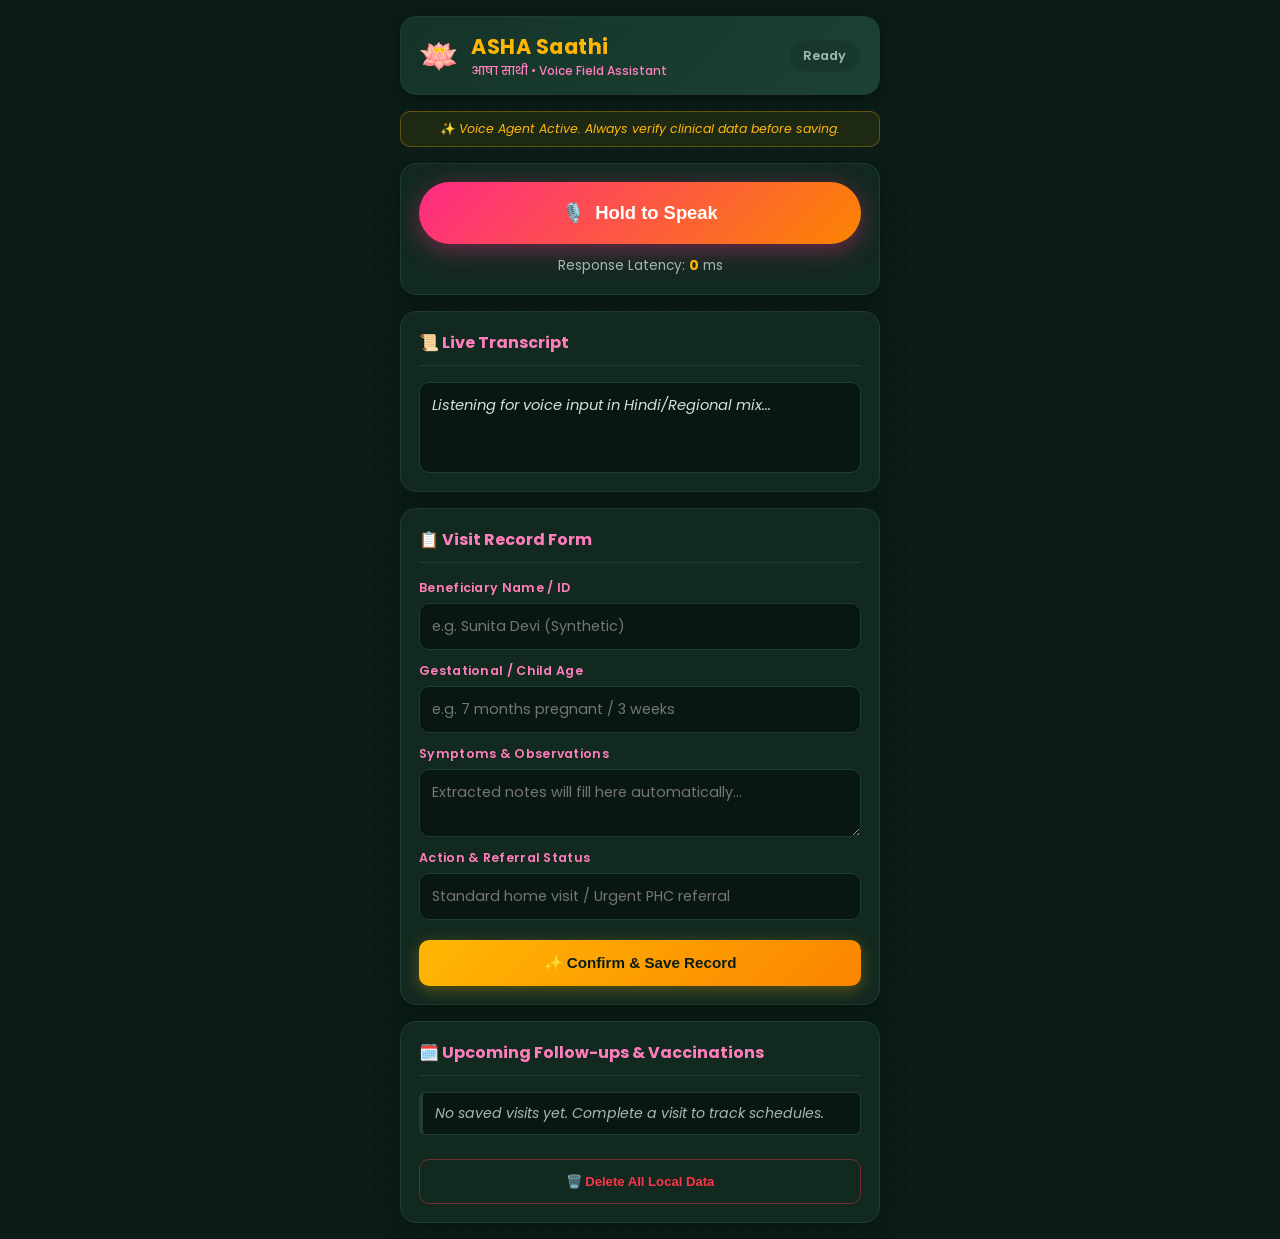
==== app/index.html @ 0cce2b7d "feat(app): update emerald green and pink theme, add tests setup" ====
<!DOCTYPE html>
<html lang="en">
<head>
  <meta charset="UTF-8" />
  <meta name="viewport" content="width=device-width, initial-scale=1.0"/>
  <title>ASHA Saathi - आषा साथी</title>
  <link rel="stylesheet" href="styles.css" />
  <!-- Google Fonts for warm, elegant typography -->
  <link href="https://fonts.googleapis.com/css2?family=Poppins:wght@400;500;600;700&display=swap" rel="stylesheet">
</head>
<body>
  <div class="app-container">
    <!-- Traditional Header with Decorative Motif -->
    <header class="app-header">
      <div class="brand-title">
        <span class="lotus-icon">🪷</span>
        <div>
          <h1>ASHA Saathi</h1>
          <p class="subtitle">आषा साथी • Voice Field Assistant</p>
        </div>
      </div>
      <div class="status-badge" id="status-badge">Ready</div>
    </header>

    <!-- AI Disclosure Banner -->
    <div class="ai-disclosure">
      ✨ <em>Voice Agent Active. Always verify clinical data before saving.</em>
    </div>

    <!-- Danger Alert Banner (Hidden by default, pulses with urgency) -->
    <div class="danger-banner hidden" id="danger-banner">
      🚨 <strong id="danger-title">DANGER SIGN DETECTED</strong>
      <p id="danger-msg">Immediate PHC referral required!</p>
    </div>

    <!-- Voice Control & Metrics -->
    <section class="voice-section card-traditional">
      <div class="mic-glow-wrapper">
        <button id="talk-btn" class="talk-btn">
          <span class="mic-icon">🎙️</span> 
          <span class="btn-text">Hold to Speak</span>
        </button>
      </div>
      <div class="metrics">
        <span>Response Latency: <strong id="latency-val">0</strong> ms</span>
      </div>
    </section>

    <!-- Live Transcript -->
    <section class="card-traditional">
      <h3>📜 Live Transcript</h3>
      <div class="transcript-box" id="transcript-box">
        <em>Listening for voice input in Hindi/Regional mix...</em>
      </div>
    </section>

    <!-- Visit Information Form -->
    <section class="card-traditional">
      <h3>📋 Visit Record Form</h3>
      <form id="visit-form">
        <div class="input-group">
          <label>Beneficiary Name / ID</label>
          <input type="text" id="field-name" placeholder="e.g. Sunita Devi (Synthetic)" />
        </div>

        <div class="input-group">
          <label>Gestational / Child Age</label>
          <input type="text" id="field-age" placeholder="e.g. 7 months pregnant / 3 weeks" />
        </div>

        <div class="input-group">
          <label>Symptoms & Observations</label>
          <textarea id="field-symptoms" placeholder="Extracted notes will fill here automatically..."></textarea>
        </div>

        <div class="input-group">
          <label>Action & Referral Status</label>
          <input type="text" id="field-action" placeholder="Standard home visit / Urgent PHC referral" />
        </div>

        <button type="button" id="save-btn" class="btn btn-save">✨ Confirm & Save Record</button>
      </form>
    </section>

    <!-- Follow-up List (Innovation Point) -->
    <section class="card-traditional">
      <h3>🗓️ Upcoming Follow-ups & Vaccinations</h3>
      <ul id="followup-list" class="followup-list">
        <li class="empty-state">No saved visits yet. Complete a visit to track schedules.</li>
      </ul>
      <button id="clear-storage-btn" class="btn btn-danger-outline">🗑️ Delete All Local Data</button>
    </section>
  </div>

  <script type="module" src="app.js"></script>
</body>
</html>
---- app/styles.css ----
:root {
  /* Rich aesthetic palette */
  --bg-deep-emerald: #0b1d16;
  --card-dark: #122920;
  --card-border: #1d3d30;
  
  --vibrant-pink: #ff2a85;
  --soft-pink: #ff7ebb;
  --marigold-gold: #ffb703;
  --marigold-orange: #fb8500;
  
  --danger-red: #ff334b;
  --text-main: #f4f6f5;
  --text-muted: #a3b8b0;
}

body {
  font-family: 'Poppins', -apple-system, BlinkMacSystemFont, sans-serif;
  background-color: var(--bg-deep-emerald);
  color: var(--text-main);
  margin: 0;
  padding: 16px;
  background-image: radial-gradient(rgba(255, 42, 133, 0.08) 1px, transparent 1px);
  background-size: 20px 20px;
}

.app-container {
  max-width: 480px;
  margin: 0 auto;
  display: flex;
  flex-direction: column;
  gap: 16px;
}

/* Header */
.app-header {
  display: flex;
  justify-content: space-between;
  align-items: center;
  background: linear-gradient(135deg, #153328, #1c4234);
  padding: 14px 18px;
  border-radius: 16px;
  border: 1px solid var(--card-border);
  box-shadow: 0 4px 20px rgba(0, 0, 0, 0.4);
}

.brand-title {
  display: flex;
  align-items: center;
  gap: 12px;
}

.lotus-icon {
  font-size: 2rem;
  animation: floatLotus 3s ease-in-out infinite;
}

.app-header h1 {
  margin: 0;
  font-size: 1.3rem;
  color: var(--marigold-gold);
  font-weight: 700;
  letter-spacing: 0.5px;
}

.subtitle {
  margin: 0;
  font-size: 0.75rem;
  color: var(--soft-pink);
  font-weight: 500;
}

.status-badge {
  background: #18382c;
  color: var(--text-muted);
  padding: 6px 14px;
  border-radius: 20px;
  font-size: 0.8rem;
  font-weight: 600;
  border: 1px solid var(--card-border);
  transition: all 0.3s ease;
}

.status-badge.active { 
  background: rgba(255, 42, 133, 0.2); 
  color: var(--vibrant-pink); 
  border-color: var(--vibrant-pink); 
}
.status-badge.speaking { 
  background: rgba(255, 183, 3, 0.2); 
  color: var(--marigold-gold); 
  border-color: var(--marigold-gold); 
}

/* Banners */
.ai-disclosure {
  font-size: 0.78rem;
  background: rgba(255, 183, 3, 0.08);
  border: 1px solid rgba(255, 183, 3, 0.3);
  color: var(--marigold-gold);
  padding: 8px 12px;
  border-radius: 10px;
  text-align: center;
}

.danger-banner {
  background: rgba(255, 51, 75, 0.15);
  border: 2px dashed var(--danger-red);
  color: #ff99a8;
  padding: 14px;
  border-radius: 12px;
  animation: pulseAlert 1.2s infinite;
  text-align: center;
}

.danger-banner strong {
  color: var(--danger-red);
  font-size: 1.05rem;
}

.hidden { display: none; }

/* Cards */
.card-traditional {
  background: var(--card-dark);
  padding: 18px;
  border-radius: 16px;
  border: 1px solid var(--card-border);
  box-shadow: 0 6px 24px rgba(0, 0, 0, 0.3);
}

.card-traditional h3 {
  margin-top: 0;
  font-size: 1rem;
  color: var(--soft-pink);
  border-bottom: 1px solid var(--card-border);
  padding-bottom: 10px;
}

/* Voice Button */
.voice-section {
  text-align: center;
}

.talk-btn {
  width: 100%;
  padding: 20px;
  font-size: 1.15rem;
  font-weight: 700;
  color: #ffffff;
  background: linear-gradient(135deg, var(--vibrant-pink), var(--marigold-orange));
  border: none;
  border-radius: 50px;
  box-shadow: 0 6px 25px rgba(255, 42, 133, 0.4);
  cursor: pointer;
  display: flex;
  align-items: center;
  justify-content: center;
  gap: 10px;
  transition: all 0.2s ease;
}

.talk-btn:active {
  transform: scale(0.97);
  box-shadow: 0 2px 12px rgba(255, 42, 133, 0.5);
}

.metrics {
  margin-top: 12px;
  font-size: 0.85rem;
  color: var(--text-muted);
}

.metrics strong {
  color: var(--marigold-gold);
}

/* Form Controls */
.transcript-box {
  min-height: 65px;
  background: #091711;
  padding: 12px;
  border-radius: 10px;
  border: 1px solid var(--card-border);
  font-size: 0.92rem;
  color: #d1e0d9;
  line-height: 1.4;
}

.input-group {
  margin-bottom: 12px;
  display: flex;
  flex-direction: column;
  gap: 6px;
}

label {
  font-size: 0.78rem;
  font-weight: 600;
  color: var(--soft-pink);
  letter-spacing: 0.3px;
}

input, textarea {
  padding: 12px;
  border: 1px solid var(--card-border);
  border-radius: 10px;
  font-size: 0.9rem;
  background: #091711;
  color: #ffffff;
  font-family: inherit;
}

input:focus, textarea:focus {
  outline: none;
  border-color: var(--vibrant-pink);
  box-shadow: 0 0 8px rgba(255, 42, 133, 0.3);
}

/* Buttons */
.btn {
  width: 100%;
  padding: 14px;
  border: none;
  border-radius: 10px;
  font-weight: 700;
  cursor: pointer;
  font-size: 0.95rem;
  transition: all 0.2s ease;
}

.btn-save {
  background: linear-gradient(135deg, var(--marigold-gold), var(--marigold-orange));
  color: #0b1d16;
  margin-top: 8px;
  box-shadow: 0 4px 16px rgba(255, 183, 3, 0.3);
}

.btn-save:hover {
  transform: translateY(-1px);
  box-shadow: 0 6px 20px rgba(255, 183, 3, 0.4);
}

.btn-danger-outline {
  background: transparent;
  color: var(--danger-red);
  border: 1px solid rgba(255, 51, 75, 0.4);
  margin-top: 12px;
  font-size: 0.82rem;
}

.btn-danger-outline:hover {
  background: rgba(255, 51, 75, 0.1);
}

.followup-list {
  list-style: none;
  padding: 0;
  margin: 0 0 12px 0;
  font-size: 0.88rem;
}

.followup-list li {
  padding: 10px 12px;
  background: #091711;
  border-left: 4px solid var(--vibrant-pink);
  margin-bottom: 8px;
  border-radius: 6px;
  border-top: 1px solid var(--card-border);
  border-right: 1px solid var(--card-border);
  border-bottom: 1px solid var(--card-border);
}

.empty-state {
  color: var(--text-muted);
  font-style: italic;
  border-left-color: var(--card-border) !important;
}

/* Animations */
@keyframes floatLotus {
  0%, 100% { transform: translateY(0); }
  50% { transform: translateY(-4px); }
}

@keyframes pulseAlert {
  0% { opacity: 1; transform: scale(1); }
  50% { opacity: 0.85; transform: scale(1.01); }
  100% { opacity: 1; transform: scale(1); }
}
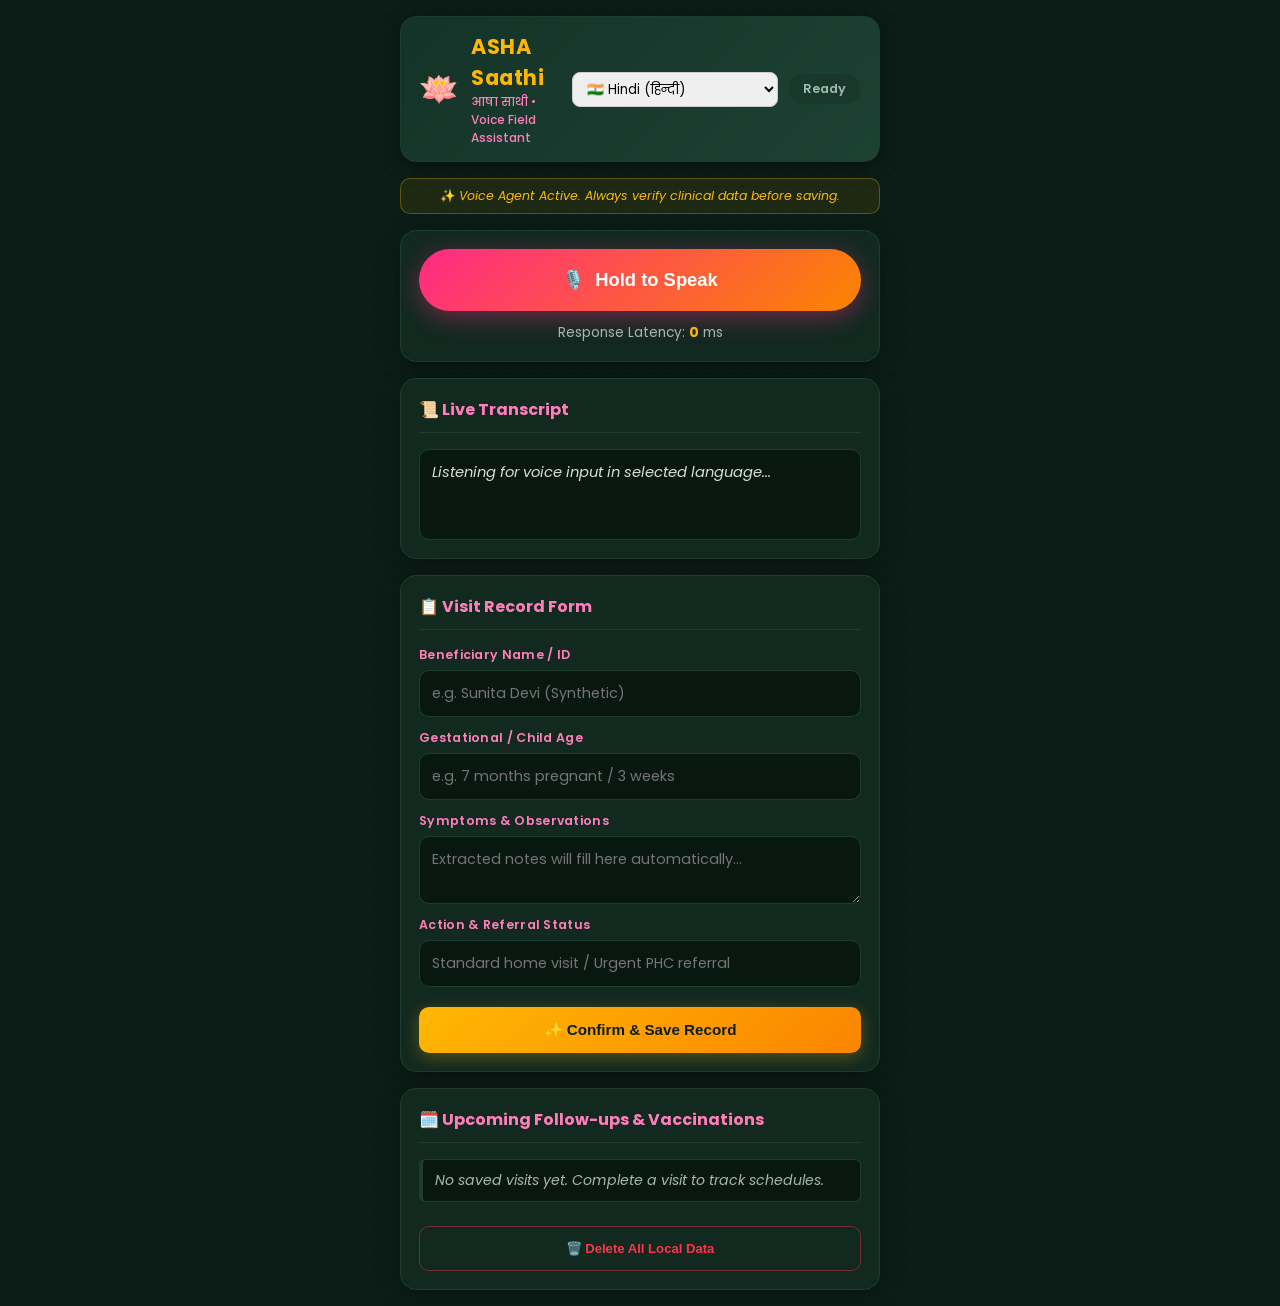
==== commit cc1e6eea: "Add multilingual voice UI, Gemini extraction mapping, and README" ====
--- a/app/index.html
+++ b/app/index.html
@@ -10,7 +10,7 @@
 </head>
 <body>
   <div class="app-container">
-    <!-- Traditional Header with Decorative Motif -->
+    <!-- Traditional Header with Decorative Motif & Language Selector -->
     <header class="app-header">
       <div class="brand-title">
         <span class="lotus-icon">🪷</span>
@@ -19,7 +19,21 @@
           <p class="subtitle">आषा साथी • Voice Field Assistant</p>
         </div>
       </div>
-      <div class="status-badge" id="status-badge">Ready</div>
+      <div class="header-controls" style="display: flex; gap: 10px; align-items: center;">
+        <select id="language-select" class="lang-dropdown" style="padding: 6px 10px; border-radius: 8px; border: 1px solid #ccc; font-family: 'Poppins', sans-serif;">
+          <option value="hi-IN">🇮🇳 Hindi (हिन्दी)</option>
+          <option value="en-IN">🇬🇧 English</option>
+          <option value="ta-IN">🇮🇳 Tamil (தமிழ்)</option>
+          <option value="te-IN">🇮🇳 Telugu (తెలుగు)</option>
+          <option value="bn-IN">🇮🇳 Bengali (বাংলা)</option>
+          <option value="mr-IN">🇮🇳 Marathi (मराठी)</option>
+          <option value="gu-IN">🇮🇳 Gujarati (ગુજરાતી)</option>
+          <option value="kn-IN">🇮🇳 Kannada (ಕನ್ನಡ)</option>
+          <option value="ml-IN">🇮🇳 Malayalam (മലയാളം)</option>
+          <option value="pa-IN">🇮🇳 Punjabi (ਪੰਜਾਬੀ)</option>
+        </select>
+        <div class="status-badge" id="status-badge">Ready</div>
+      </div>
     </header>
 
     <!-- AI Disclosure Banner -->
@@ -50,7 +64,7 @@
     <section class="card-traditional">
       <h3>📜 Live Transcript</h3>
       <div class="transcript-box" id="transcript-box">
-        <em>Listening for voice input in Hindi/Regional mix...</em>
+        <em>Listening for voice input in selected language...</em>
       </div>
     </section>
 
@@ -82,7 +96,7 @@
       </form>
     </section>
 
-    <!-- Follow-up List (Innovation Point) -->
+    <!-- Follow-up List -->
     <section class="card-traditional">
       <h3>🗓️ Upcoming Follow-ups & Vaccinations</h3>
       <ul id="followup-list" class="followup-list">
